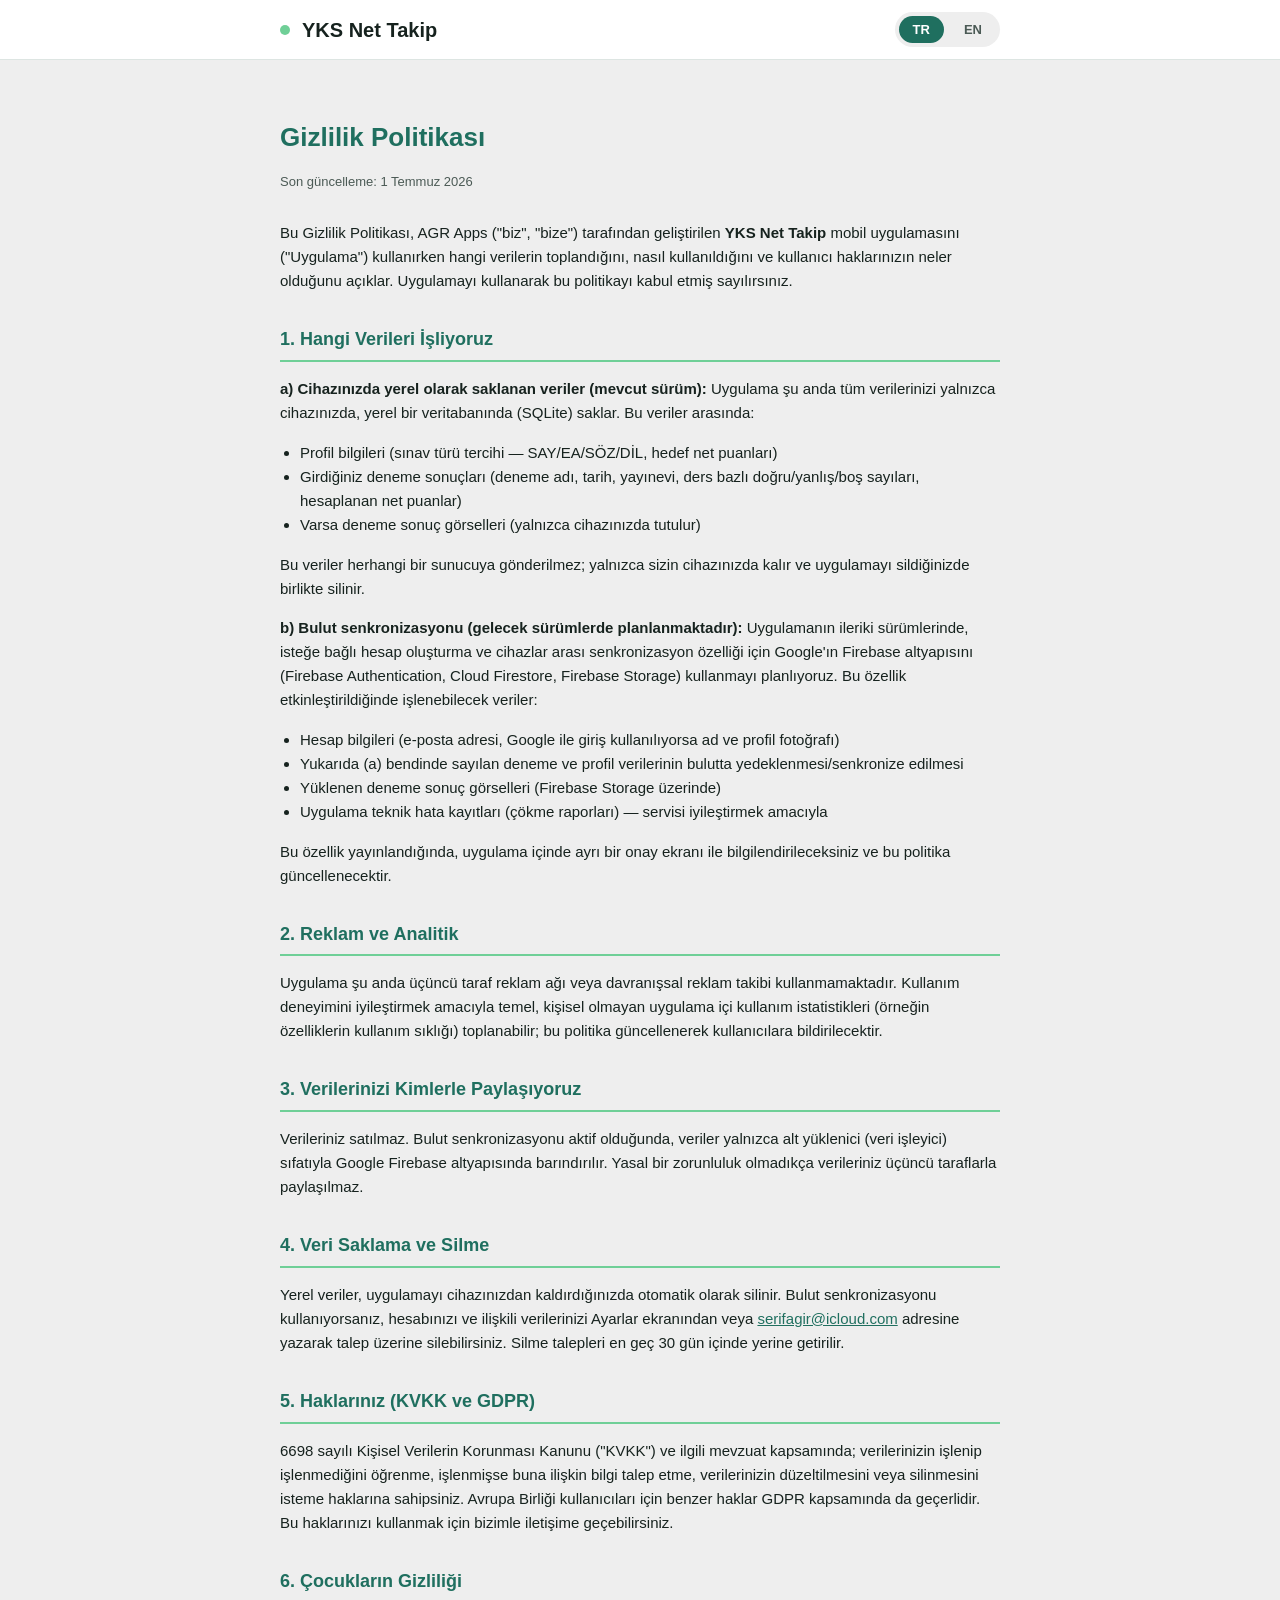
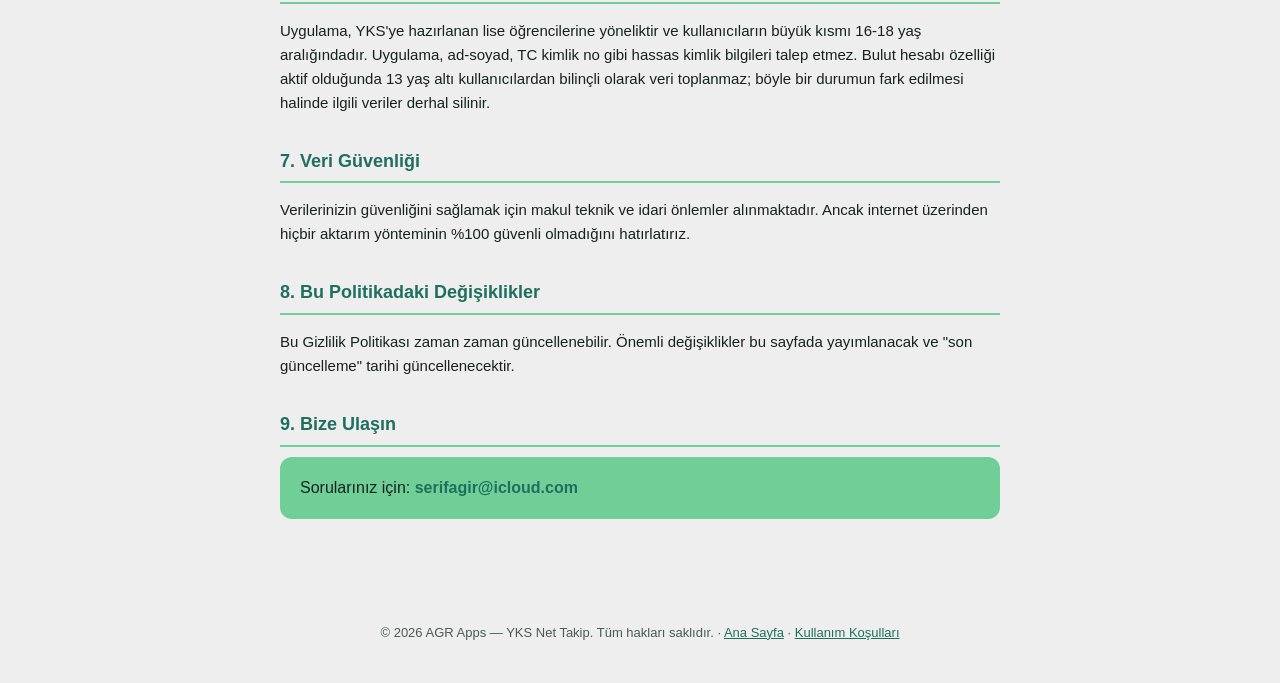
==== privacy-policy.html @ 31c89551 "init" ====
<!DOCTYPE html>
<html lang="tr">
<head>
<meta charset="UTF-8">
<meta name="viewport" content="width=device-width, initial-scale=1.0">
<title>Gizlilik Politikası — YKS Net Takip</title>
<link rel="preconnect" href="https://api.fontshare.com">
<link href="https://api.fontshare.com/v2/css?f[]=cabinet-grotesk@400,500,700,800&display=swap" rel="stylesheet">
<link rel="stylesheet" href="style.css">
</head>
<body>

<nav class="top-nav">
  <div class="container">
    <div class="brand"><a href="index.html" style="text-decoration:none;color:inherit;display:flex;align-items:center;gap:12px;"><span class="dot"></span> YKS Net Takip</a></div>
    <div class="lang-toggle">
      <button type="button" class="lang-btn active" data-lang="tr">TR</button>
      <button type="button" class="lang-btn" data-lang="en">EN</button>
    </div>
  </div>
</nav>

<main>
  <div class="container legal-doc">

    <!-- ================= TÜRKÇE ================= -->
    <div class="lang-block active" data-lang="tr">
      <h1>Gizlilik Politikası</h1>
      <p class="updated">Son güncelleme: 1 Temmuz 2026</p>

      <p>Bu Gizlilik Politikası, AGR Apps ("biz", "bize") tarafından geliştirilen <strong>YKS Net Takip</strong> mobil uygulamasını ("Uygulama") kullanırken hangi verilerin toplandığını, nasıl kullanıldığını ve kullanıcı haklarınızın neler olduğunu açıklar. Uygulamayı kullanarak bu politikayı kabul etmiş sayılırsınız.</p>

      <h2>1. Hangi Verileri İşliyoruz</h2>
      <p><strong>a) Cihazınızda yerel olarak saklanan veriler (mevcut sürüm):</strong> Uygulama şu anda tüm verilerinizi yalnızca cihazınızda, yerel bir veritabanında (SQLite) saklar. Bu veriler arasında:</p>
      <ul>
        <li>Profil bilgileri (sınav türü tercihi — SAY/EA/SÖZ/DİL, hedef net puanları)</li>
        <li>Girdiğiniz deneme sonuçları (deneme adı, tarih, yayınevi, ders bazlı doğru/yanlış/boş sayıları, hesaplanan net puanlar)</li>
        <li>Varsa deneme sonuç görselleri (yalnızca cihazınızda tutulur)</li>
      </ul>
      <p>Bu veriler herhangi bir sunucuya gönderilmez; yalnızca sizin cihazınızda kalır ve uygulamayı sildiğinizde birlikte silinir.</p>

      <p><strong>b) Bulut senkronizasyonu (gelecek sürümlerde planlanmaktadır):</strong> Uygulamanın ileriki sürümlerinde, isteğe bağlı hesap oluşturma ve cihazlar arası senkronizasyon özelliği için Google'ın Firebase altyapısını (Firebase Authentication, Cloud Firestore, Firebase Storage) kullanmayı planlıyoruz. Bu özellik etkinleştirildiğinde işlenebilecek veriler:</p>
      <ul>
        <li>Hesap bilgileri (e-posta adresi, Google ile giriş kullanılıyorsa ad ve profil fotoğrafı)</li>
        <li>Yukarıda (a) bendinde sayılan deneme ve profil verilerinin bulutta yedeklenmesi/senkronize edilmesi</li>
        <li>Yüklenen deneme sonuç görselleri (Firebase Storage üzerinde)</li>
        <li>Uygulama teknik hata kayıtları (çökme raporları) — servisi iyileştirmek amacıyla</li>
      </ul>
      <p>Bu özellik yayınlandığında, uygulama içinde ayrı bir onay ekranı ile bilgilendirileceksiniz ve bu politika güncellenecektir.</p>

      <h2>2. Reklam ve Analitik</h2>
      <p>Uygulama şu anda üçüncü taraf reklam ağı veya davranışsal reklam takibi kullanmamaktadır. Kullanım deneyimini iyileştirmek amacıyla temel, kişisel olmayan uygulama içi kullanım istatistikleri (örneğin özelliklerin kullanım sıklığı) toplanabilir; bu politika güncellenerek kullanıcılara bildirilecektir.</p>

      <h2>3. Verilerinizi Kimlerle Paylaşıyoruz</h2>
      <p>Verileriniz satılmaz. Bulut senkronizasyonu aktif olduğunda, veriler yalnızca alt yüklenici (veri işleyici) sıfatıyla Google Firebase altyapısında barındırılır. Yasal bir zorunluluk olmadıkça verileriniz üçüncü taraflarla paylaşılmaz.</p>

      <h2>4. Veri Saklama ve Silme</h2>
      <p>Yerel veriler, uygulamayı cihazınızdan kaldırdığınızda otomatik olarak silinir. Bulut senkronizasyonu kullanıyorsanız, hesabınızı ve ilişkili verilerinizi Ayarlar ekranından veya <a href="mailto:serifagir@icloud.com">serifagir@icloud.com</a> adresine yazarak talep üzerine silebilirsiniz. Silme talepleri en geç 30 gün içinde yerine getirilir.</p>

      <h2>5. Haklarınız (KVKK ve GDPR)</h2>
      <p>6698 sayılı Kişisel Verilerin Korunması Kanunu ("KVKK") ve ilgili mevzuat kapsamında; verilerinizin işlenip işlenmediğini öğrenme, işlenmişse buna ilişkin bilgi talep etme, verilerinizin düzeltilmesini veya silinmesini isteme haklarına sahipsiniz. Avrupa Birliği kullanıcıları için benzer haklar GDPR kapsamında da geçerlidir. Bu haklarınızı kullanmak için bizimle iletişime geçebilirsiniz.</p>

      <h2>6. Çocukların Gizliliği</h2>
      <p>Uygulama, YKS'ye hazırlanan lise öğrencilerine yöneliktir ve kullanıcıların büyük kısmı 16-18 yaş aralığındadır. Uygulama, ad-soyad, TC kimlik no gibi hassas kimlik bilgileri talep etmez. Bulut hesabı özelliği aktif olduğunda 13 yaş altı kullanıcılardan bilinçli olarak veri toplanmaz; böyle bir durumun fark edilmesi halinde ilgili veriler derhal silinir.</p>

      <h2>7. Veri Güvenliği</h2>
      <p>Verilerinizin güvenliğini sağlamak için makul teknik ve idari önlemler alınmaktadır. Ancak internet üzerinden hiçbir aktarım yönteminin %100 güvenli olmadığını hatırlatırız.</p>

      <h2>8. Bu Politikadaki Değişiklikler</h2>
      <p>Bu Gizlilik Politikası zaman zaman güncellenebilir. Önemli değişiklikler bu sayfada yayımlanacak ve "son güncelleme" tarihi güncellenecektir.</p>

      <h2>9. Bize Ulaşın</h2>
      <div class="contact-box">
        Sorularınız için: <strong>serifagir@icloud.com</strong>
      </div>
    </div>

    <!-- ================= ENGLISH ================= -->
    <div class="lang-block" data-lang="en">
      <h1>Privacy Policy</h1>
      <p class="updated">Last updated: July 1, 2026</p>

      <p>This Privacy Policy explains what data <strong>YKS Net Takip</strong> ("the App"), developed by AGR Apps ("we", "us"), collects, how it is used, and what rights you have as a user. By using the App, you agree to this policy.</p>

      <h2>1. What Data We Process</h2>
      <p><strong>a) Data stored locally on your device (current version):</strong> The App currently stores all of your data only on your device, in a local database (SQLite). This includes:</p>
      <ul>
        <li>Profile information (exam-track preference — SAY/EA/SÖZ/DİL, target net scores)</li>
        <li>Practice-test results you enter (test name, date, publisher, per-subject correct/wrong/blank counts, calculated net scores)</li>
        <li>Optional result photos, if you add any (kept on-device only)</li>
      </ul>
      <p>None of this data is sent to any server; it stays on your device and is removed when you uninstall the App.</p>

      <p><strong>b) Cloud sync (planned for a future release):</strong> In a future version, we plan to offer optional account creation and cross-device sync using Google's Firebase platform (Firebase Authentication, Cloud Firestore, Firebase Storage). When enabled, this feature may process:</p>
      <ul>
        <li>Account information (email address, and name/profile photo if signing in with Google)</li>
        <li>Backup/sync of the profile and practice-test data listed in section (a)</li>
        <li>Uploaded result images (stored via Firebase Storage)</li>
        <li>Basic technical crash/error logs, used to improve app stability</li>
      </ul>
      <p>When this feature launches, you will see a separate in-app consent screen and this policy will be updated accordingly.</p>

      <h2>2. Advertising and Analytics</h2>
      <p>The App does not currently use third-party ad networks or behavioral ad tracking. We may collect basic, non-personal usage statistics (e.g. feature usage frequency) to improve the product; this policy will be updated if that changes.</p>

      <h2>3. Who We Share Data With</h2>
      <p>We do not sell your data. When cloud sync is active, data is hosted solely on Google Firebase infrastructure acting as our data processor. We do not share your data with other third parties except where required by law.</p>

      <h2>4. Data Retention and Deletion</h2>
      <p>Locally stored data is deleted automatically when you uninstall the App. If you use cloud sync, you can delete your account and associated data from the Settings screen, or by emailing <a href="mailto:serifagir@icloud.com">serifagir@icloud.com</a>. Deletion requests are honored within 30 days.</p>

      <h2>5. Your Rights (KVKK &amp; GDPR)</h2>
      <p>Under Turkey's Law on the Protection of Personal Data (KVKK, Law No. 6698) and applicable regulations, you have the right to learn whether your data is processed, request information about such processing, and request correction or deletion of your data. Similar rights apply for EU users under the GDPR. Contact us to exercise these rights.</p>

      <h2>6. Children's Privacy</h2>
      <p>The App is aimed at high-school students preparing for Turkey's national university entrance exam, most of whom are between 16-18 years old. The App does not request sensitive identity information such as full legal name or national ID number. When the cloud account feature is active, we do not knowingly collect data from children under 13; if we become aware of such data, it will be deleted promptly.</p>

      <h2>7. Data Security</h2>
      <p>We take reasonable technical and organizational measures to protect your data. However, no method of transmission over the internet is 100% secure.</p>

      <h2>8. Changes to This Policy</h2>
      <p>We may update this Privacy Policy from time to time. Material changes will be posted on this page and the "last updated" date will be revised.</p>

      <h2>9. Contact Us</h2>
      <div class="contact-box">
        For questions: <strong>serifagir@icloud.com</strong>
      </div>
    </div>

  </div>
</main>

<footer>
  <div class="lang-block active" data-lang="tr">© 2026 AGR Apps — YKS Net Takip. Tüm hakları saklıdır. · <a href="index.html">Ana Sayfa</a> · <a href="terms-of-use.html">Kullanım Koşulları</a></div>
  <div class="lang-block" data-lang="en">© 2026 AGR Apps — YKS Net Takip. All rights reserved. · <a href="index.html">Home</a> · <a href="terms-of-use.html">Terms of Use</a></div>
</footer>

<script>
  const btns = document.querySelectorAll('.lang-btn');
  btns.forEach(btn => {
    btn.addEventListener('click', () => {
      const lang = btn.dataset.lang;
      document.documentElement.lang = lang;
      btns.forEach(b => b.classList.toggle('active', b === btn));
      document.querySelectorAll('.lang-block').forEach(el => {
        el.classList.toggle('active', el.dataset.lang === lang);
      });
      localStorage.setItem('ykslang', lang);
    });
  });
  const saved = localStorage.getItem('ykslang');
  if (saved) {
    document.querySelector(`.lang-btn[data-lang="${saved}"]`)?.click();
  }
</script>

</body>
</html>
---- style.css ----
:root {
  --primary-dark: #1F6F5F;
  --primary: #2FA084;
  --primary-light: #6FCF97;
  --surface: #EEEEEE;
  --text: #16221E;
  --text-muted: #4B5A55;
  --white: #FFFFFF;
  --radius-sm: 8px;
  --radius-md: 12px;
  --radius-lg: 16px;
}

* { box-sizing: border-box; }

html { scroll-behavior: smooth; }

body {
  margin: 0;
  font-family: 'Cabinet Grotesk', -apple-system, BlinkMacSystemFont, 'Segoe UI', Roboto, sans-serif;
  color: var(--text);
  background: var(--surface);
  line-height: 1.6;
}

a { color: var(--primary-dark); }
a:hover { color: var(--primary); }

.container {
  max-width: 760px;
  margin: 0 auto;
  padding: 0 20px;
}

header.site-header {
  background: linear-gradient(135deg, var(--primary-dark), var(--primary));
  color: var(--white);
  padding: 40px 0 32px;
}

header.site-header .container {
  display: flex;
  flex-direction: column;
  gap: 8px;
}

.brand {
  display: flex;
  align-items: center;
  gap: 12px;
  font-weight: 700;
  font-size: 20px;
}

.brand .dot {
  width: 10px;
  height: 10px;
  border-radius: 999px;
  background: var(--primary-light);
}

.site-header h1 {
  margin: 12px 0 4px;
  font-size: 28px;
  font-weight: 800;
}

.site-header p {
  margin: 0;
  color: rgba(255,255,255,0.85);
  font-size: 15px;
}

nav.top-nav {
  background: var(--white);
  border-bottom: 1px solid #DDE5E2;
  position: sticky;
  top: 0;
  z-index: 10;
}

nav.top-nav .container {
  display: flex;
  align-items: center;
  justify-content: space-between;
  padding-top: 12px;
  padding-bottom: 12px;
}

nav.top-nav .links {
  display: flex;
  gap: 20px;
  font-size: 14px;
  font-weight: 500;
}

nav.top-nav .links a {
  text-decoration: none;
  color: var(--text);
}

nav.top-nav .links a.active,
nav.top-nav .links a:hover {
  color: var(--primary-dark);
}

.lang-toggle {
  display: flex;
  gap: 6px;
  background: var(--surface);
  border-radius: 999px;
  padding: 4px;
}

.lang-toggle button {
  border: none;
  background: transparent;
  padding: 6px 14px;
  border-radius: 999px;
  font-family: inherit;
  font-size: 13px;
  font-weight: 600;
  cursor: pointer;
  color: var(--text-muted);
}

.lang-toggle button.active {
  background: var(--primary-dark);
  color: var(--white);
}

main {
  padding: 40px 0 80px;
}

.card {
  background: var(--white);
  border-radius: var(--radius-lg);
  padding: 28px;
  margin-bottom: 20px;
  box-shadow: 0 1px 2px rgba(22,34,30,0.06);
}

.card h2 {
  margin-top: 0;
  color: var(--primary-dark);
  font-size: 20px;
}

.link-grid {
  display: grid;
  grid-template-columns: 1fr 1fr;
  gap: 16px;
  margin-top: 24px;
}

@media (max-width: 520px) {
  .link-grid { grid-template-columns: 1fr; }
}

.link-card {
  display: block;
  background: var(--white);
  border-radius: var(--radius-lg);
  padding: 24px;
  text-decoration: none;
  color: var(--text);
  border: 1px solid #DDE5E2;
  transition: border-color .15s ease, transform .15s ease;
}

.link-card:hover {
  border-color: var(--primary);
  transform: translateY(-2px);
}

.link-card .badge {
  display: inline-block;
  background: var(--primary-light);
  color: var(--primary-dark);
  font-size: 12px;
  font-weight: 700;
  padding: 4px 10px;
  border-radius: 999px;
  margin-bottom: 10px;
}

.link-card h3 {
  margin: 0 0 6px;
  font-size: 17px;
  color: var(--primary-dark);
}

.link-card p {
  margin: 0;
  font-size: 14px;
  color: var(--text-muted);
}

.legal-doc h1 {
  color: var(--primary-dark);
  font-size: 26px;
  margin-bottom: 4px;
}

.legal-doc .updated {
  color: var(--text-muted);
  font-size: 13px;
  margin-bottom: 28px;
}

.legal-doc h2 {
  color: var(--primary-dark);
  font-size: 18px;
  margin-top: 32px;
  margin-bottom: 10px;
  border-bottom: 2px solid var(--primary-light);
  padding-bottom: 6px;
}

.legal-doc p, .legal-doc li {
  font-size: 15px;
  color: var(--text);
}

.legal-doc ul {
  padding-left: 20px;
}

.lang-block { display: none; }
.lang-block.active { display: block; }

footer {
  text-align: center;
  padding: 24px 0 40px;
  font-size: 13px;
  color: var(--text-muted);
}

.contact-box {
  background: var(--primary-light);
  border-radius: var(--radius-md);
  padding: 18px 20px;
  margin-top: 8px;
}

.contact-box strong { color: var(--primary-dark); }
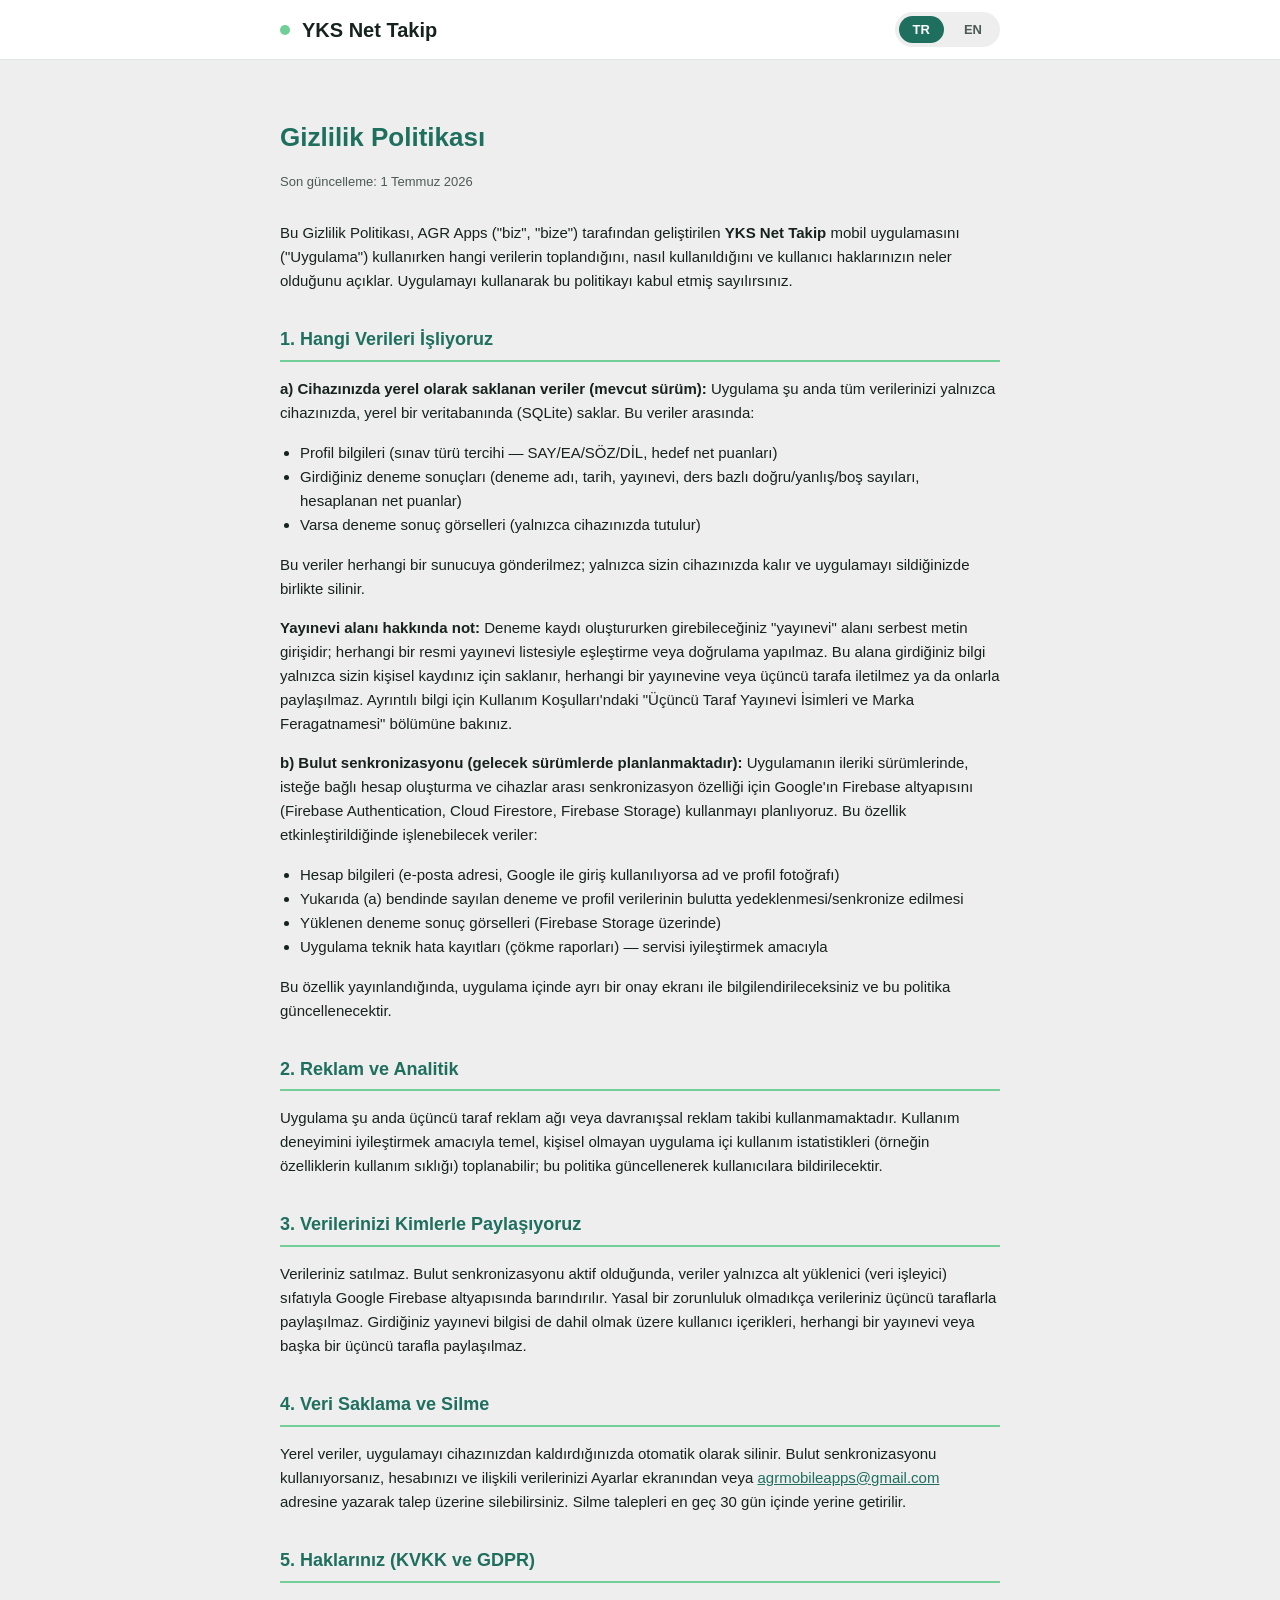
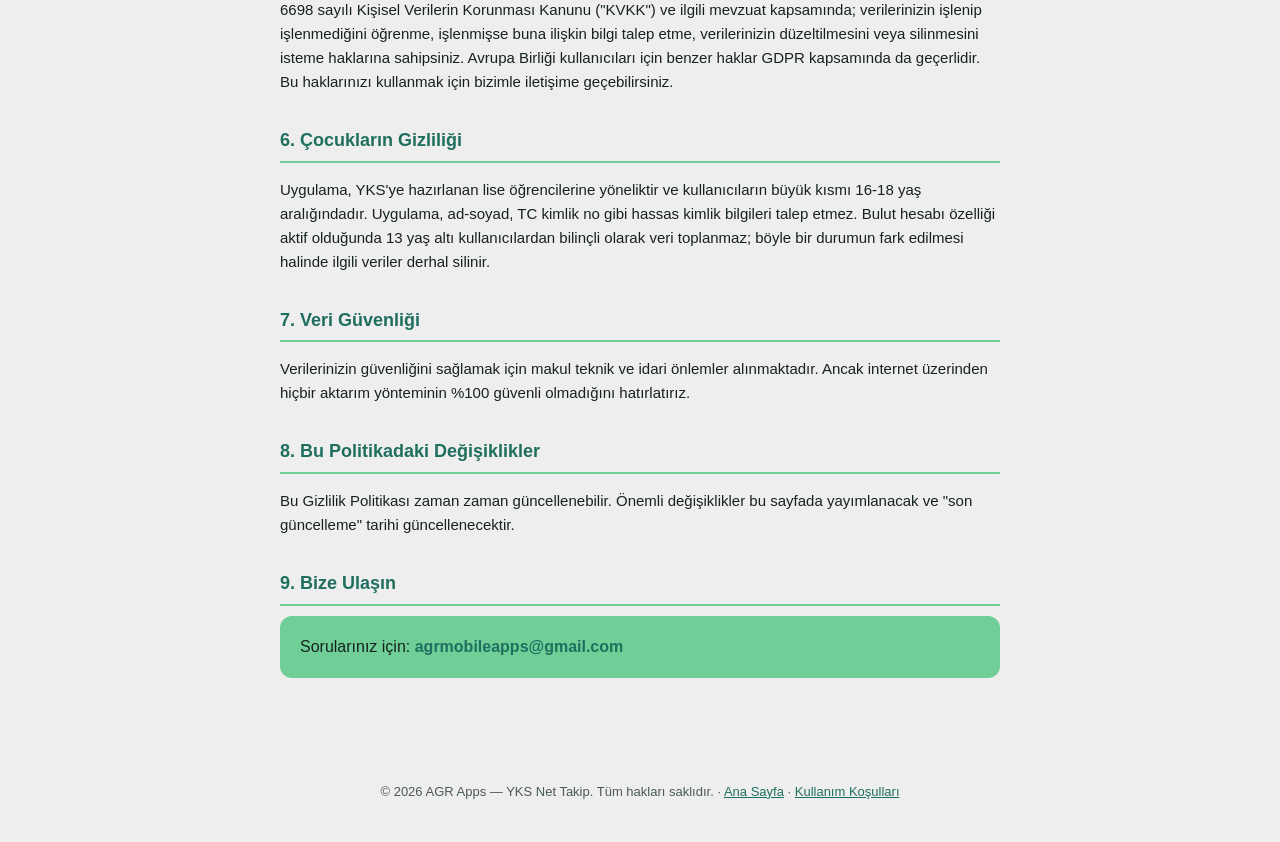
==== commit 532e8fd1: "Yayınevi/marka feragatnamesi ekle" ====
--- a/privacy-policy.html
+++ b/privacy-policy.html
@@ -39,6 +39,8 @@
       </ul>
       <p>Bu veriler herhangi bir sunucuya gönderilmez; yalnızca sizin cihazınızda kalır ve uygulamayı sildiğinizde birlikte silinir.</p>
 
+      <p><strong>Yayınevi alanı hakkında not:</strong> Deneme kaydı oluştururken girebileceğiniz "yayınevi" alanı serbest metin girişidir; herhangi bir resmi yayınevi listesiyle eşleştirme veya doğrulama yapılmaz. Bu alana girdiğiniz bilgi yalnızca sizin kişisel kaydınız için saklanır, herhangi bir yayınevine veya üçüncü tarafa iletilmez ya da onlarla paylaşılmaz. Ayrıntılı bilgi için Kullanım Koşulları'ndaki "Üçüncü Taraf Yayınevi İsimleri ve Marka Feragatnamesi" bölümüne bakınız.</p>
+
       <p><strong>b) Bulut senkronizasyonu (gelecek sürümlerde planlanmaktadır):</strong> Uygulamanın ileriki sürümlerinde, isteğe bağlı hesap oluşturma ve cihazlar arası senkronizasyon özelliği için Google'ın Firebase altyapısını (Firebase Authentication, Cloud Firestore, Firebase Storage) kullanmayı planlıyoruz. Bu özellik etkinleştirildiğinde işlenebilecek veriler:</p>
       <ul>
         <li>Hesap bilgileri (e-posta adresi, Google ile giriş kullanılıyorsa ad ve profil fotoğrafı)</li>
@@ -52,10 +54,10 @@
       <p>Uygulama şu anda üçüncü taraf reklam ağı veya davranışsal reklam takibi kullanmamaktadır. Kullanım deneyimini iyileştirmek amacıyla temel, kişisel olmayan uygulama içi kullanım istatistikleri (örneğin özelliklerin kullanım sıklığı) toplanabilir; bu politika güncellenerek kullanıcılara bildirilecektir.</p>
 
       <h2>3. Verilerinizi Kimlerle Paylaşıyoruz</h2>
-      <p>Verileriniz satılmaz. Bulut senkronizasyonu aktif olduğunda, veriler yalnızca alt yüklenici (veri işleyici) sıfatıyla Google Firebase altyapısında barındırılır. Yasal bir zorunluluk olmadıkça verileriniz üçüncü taraflarla paylaşılmaz.</p>
+      <p>Verileriniz satılmaz. Bulut senkronizasyonu aktif olduğunda, veriler yalnızca alt yüklenici (veri işleyici) sıfatıyla Google Firebase altyapısında barındırılır. Yasal bir zorunluluk olmadıkça verileriniz üçüncü taraflarla paylaşılmaz. Girdiğiniz yayınevi bilgisi de dahil olmak üzere kullanıcı içerikleri, herhangi bir yayınevi veya başka bir üçüncü tarafla paylaşılmaz.</p>
 
       <h2>4. Veri Saklama ve Silme</h2>
-      <p>Yerel veriler, uygulamayı cihazınızdan kaldırdığınızda otomatik olarak silinir. Bulut senkronizasyonu kullanıyorsanız, hesabınızı ve ilişkili verilerinizi Ayarlar ekranından veya <a href="mailto:serifagir@icloud.com">serifagir@icloud.com</a> adresine yazarak talep üzerine silebilirsiniz. Silme talepleri en geç 30 gün içinde yerine getirilir.</p>
+      <p>Yerel veriler, uygulamayı cihazınızdan kaldırdığınızda otomatik olarak silinir. Bulut senkronizasyonu kullanıyorsanız, hesabınızı ve ilişkili verilerinizi Ayarlar ekranından veya <a href="mailto:agrmobileapps@gmail.com">agrmobileapps@gmail.com</a> adresine yazarak talep üzerine silebilirsiniz. Silme talepleri en geç 30 gün içinde yerine getirilir.</p>
 
       <h2>5. Haklarınız (KVKK ve GDPR)</h2>
       <p>6698 sayılı Kişisel Verilerin Korunması Kanunu ("KVKK") ve ilgili mevzuat kapsamında; verilerinizin işlenip işlenmediğini öğrenme, işlenmişse buna ilişkin bilgi talep etme, verilerinizin düzeltilmesini veya silinmesini isteme haklarına sahipsiniz. Avrupa Birliği kullanıcıları için benzer haklar GDPR kapsamında da geçerlidir. Bu haklarınızı kullanmak için bizimle iletişime geçebilirsiniz.</p>
@@ -71,7 +73,7 @@
 
       <h2>9. Bize Ulaşın</h2>
       <div class="contact-box">
-        Sorularınız için: <strong>serifagir@icloud.com</strong>
+        Sorularınız için: <strong>agrmobileapps@gmail.com</strong>
       </div>
     </div>
 
@@ -91,6 +93,8 @@
       </ul>
       <p>None of this data is sent to any server; it stays on your device and is removed when you uninstall the App.</p>
 
+      <p><strong>A note on the publisher field:</strong> The optional "publisher" field you may fill in when logging a practice test is free text; it is not matched or verified against any official list of publishers. Whatever you enter is stored solely for your own personal record and is not transmitted to or shared with any publisher or other third party. See the "Third-Party Publisher Names and Trademark Disclaimer" section of the Terms of Use for more detail.</p>
+
       <p><strong>b) Cloud sync (planned for a future release):</strong> In a future version, we plan to offer optional account creation and cross-device sync using Google's Firebase platform (Firebase Authentication, Cloud Firestore, Firebase Storage). When enabled, this feature may process:</p>
       <ul>
         <li>Account information (email address, and name/profile photo if signing in with Google)</li>
@@ -104,10 +108,10 @@
       <p>The App does not currently use third-party ad networks or behavioral ad tracking. We may collect basic, non-personal usage statistics (e.g. feature usage frequency) to improve the product; this policy will be updated if that changes.</p>
 
       <h2>3. Who We Share Data With</h2>
-      <p>We do not sell your data. When cloud sync is active, data is hosted solely on Google Firebase infrastructure acting as our data processor. We do not share your data with other third parties except where required by law.</p>
+      <p>We do not sell your data. When cloud sync is active, data is hosted solely on Google Firebase infrastructure acting as our data processor. We do not share your data with other third parties except where required by law. This includes any publisher information you enter — it is never shared with the named publisher or any other third party.</p>
 
       <h2>4. Data Retention and Deletion</h2>
-      <p>Locally stored data is deleted automatically when you uninstall the App. If you use cloud sync, you can delete your account and associated data from the Settings screen, or by emailing <a href="mailto:serifagir@icloud.com">serifagir@icloud.com</a>. Deletion requests are honored within 30 days.</p>
+      <p>Locally stored data is deleted automatically when you uninstall the App. If you use cloud sync, you can delete your account and associated data from the Settings screen, or by emailing <a href="mailto:agrmobileapps@gmail.com">agrmobileapps@gmail.com</a>. Deletion requests are honored within 30 days.</p>
 
       <h2>5. Your Rights (KVKK &amp; GDPR)</h2>
       <p>Under Turkey's Law on the Protection of Personal Data (KVKK, Law No. 6698) and applicable regulations, you have the right to learn whether your data is processed, request information about such processing, and request correction or deletion of your data. Similar rights apply for EU users under the GDPR. Contact us to exercise these rights.</p>
@@ -123,7 +127,7 @@
 
       <h2>9. Contact Us</h2>
       <div class="contact-box">
-        For questions: <strong>serifagir@icloud.com</strong>
+        For questions: <strong>agrmobileapps@gmail.com</strong>
       </div>
     </div>
 
